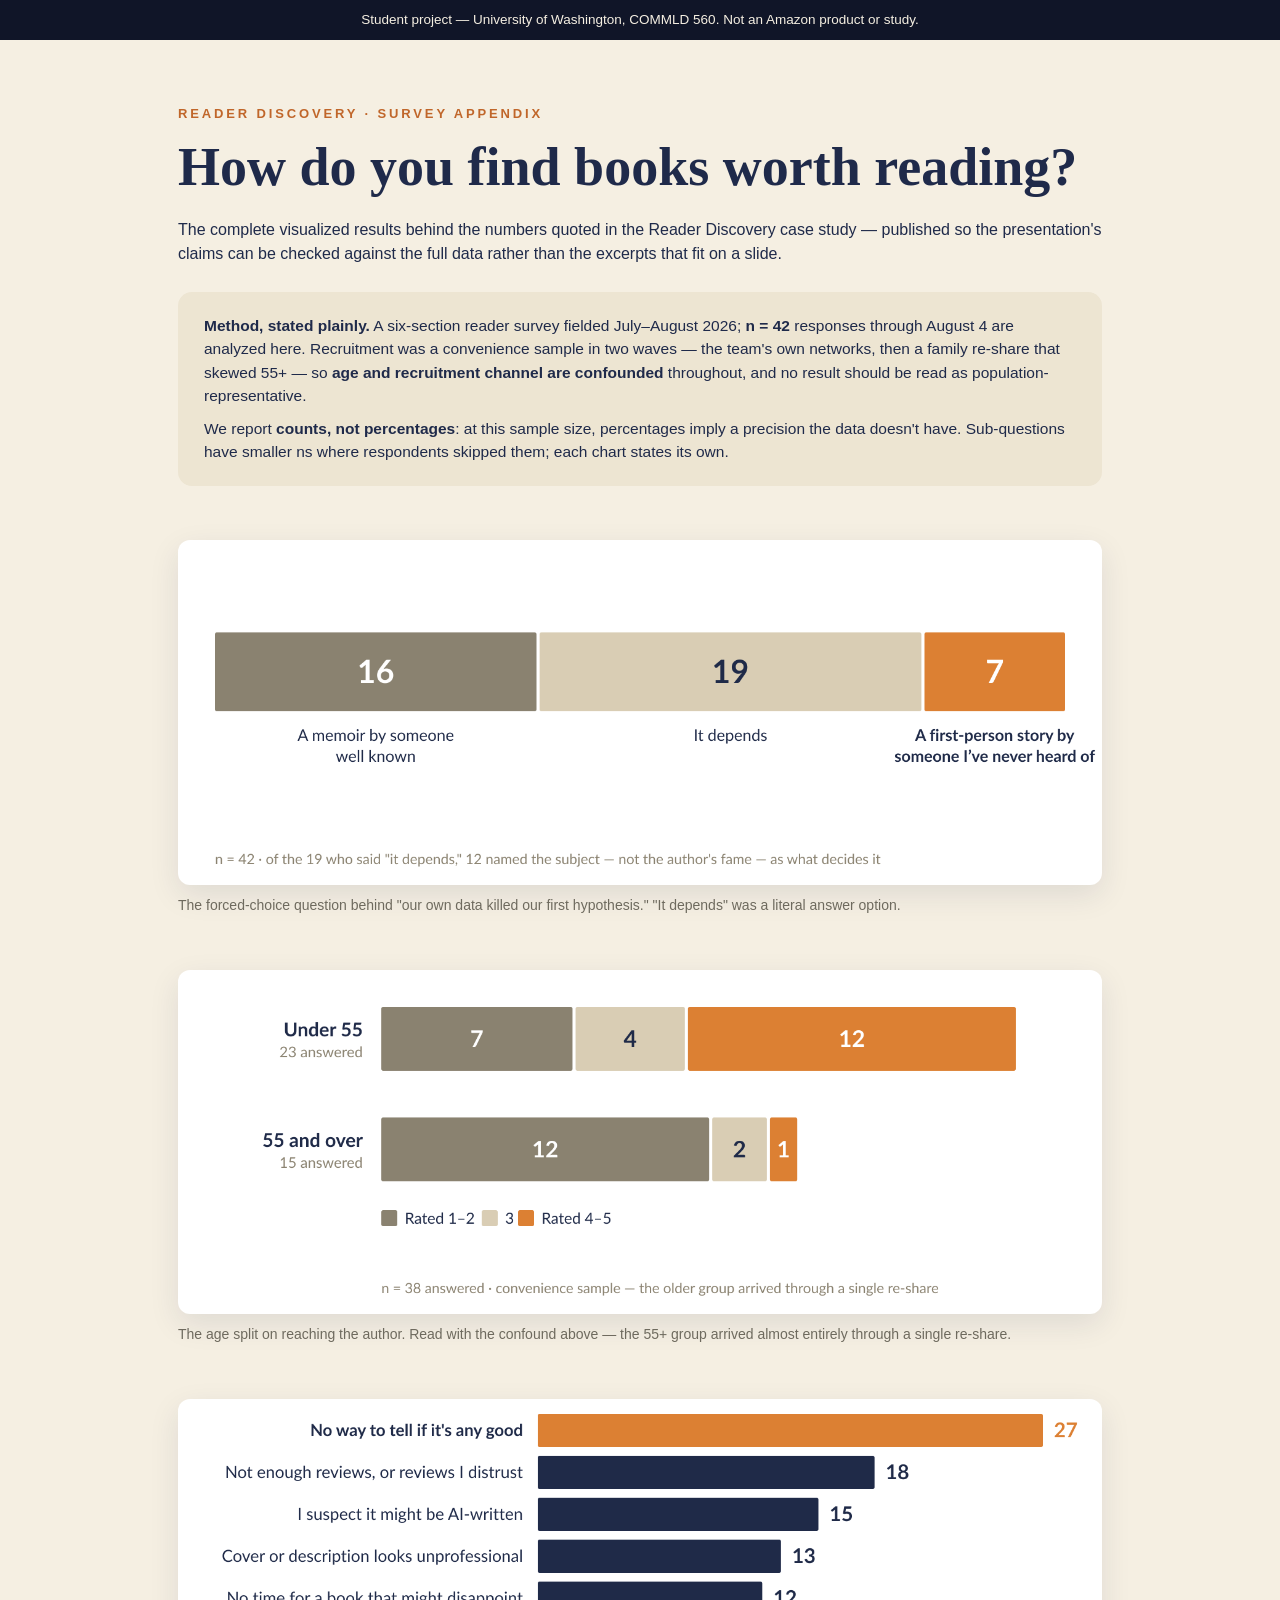
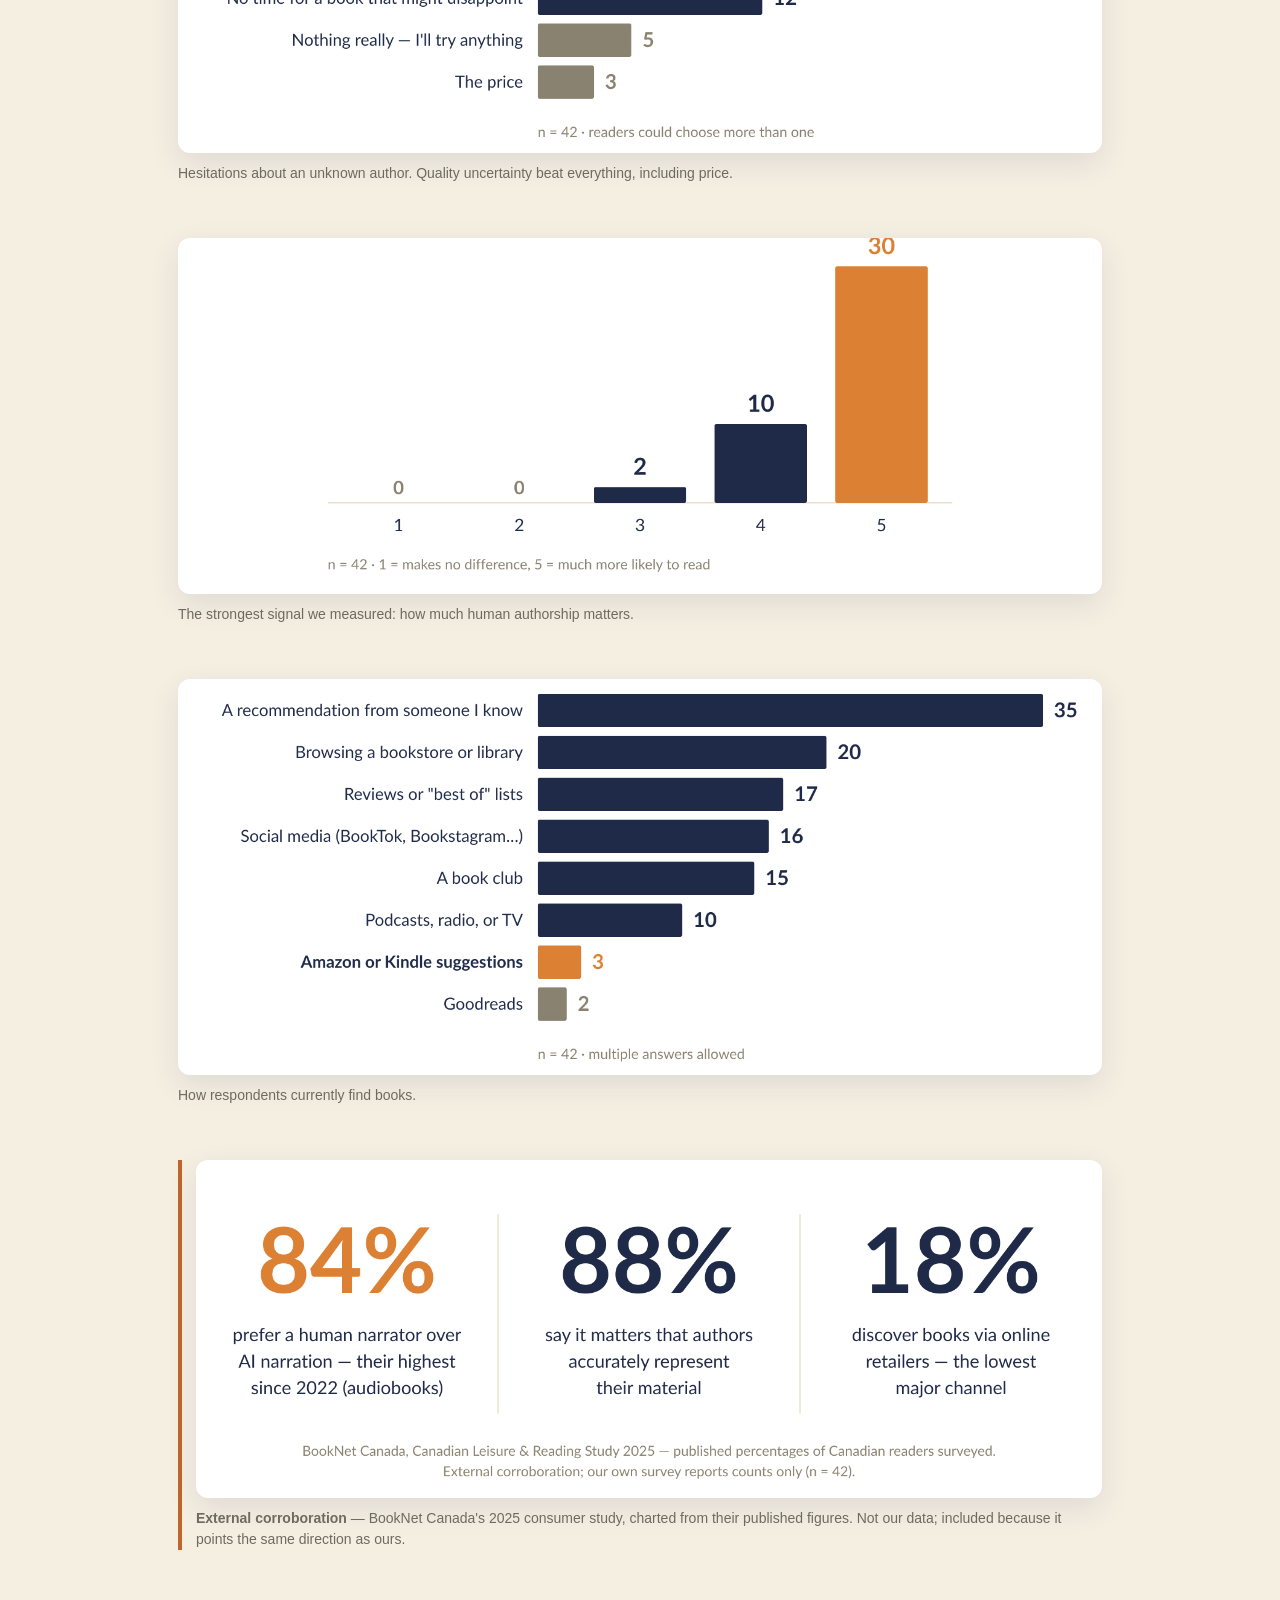
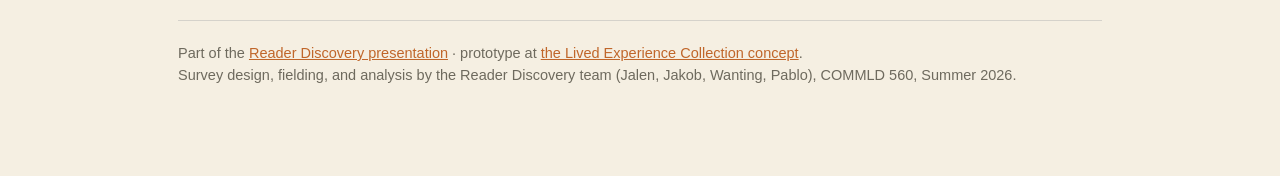
==== data/index.html @ 3e97334e "Content round in /deck/, survey appendix at /data/ Deck: proper title beat; 300k line alone over the" ====
<!doctype html>
<html lang="en" dir="ltr">
<head>
<meta charset="utf-8">
<meta name="viewport" content="width=device-width, initial-scale=1">
<!-- Hosted so the full data can travel with the case study; deliberately not indexable. -->
<meta name="robots" content="noindex, nofollow">
<title>Reader Discovery — survey results</title>
<meta property="og:title" content="Reader Discovery — survey results">
<meta property="og:description" content="Full survey data behind the COMMLD 560 (UW) Reader Discovery case study. Not an Amazon product.">
<style>
  :root { --navy: #101528; --cream: #F5EFE2; --cream-deep: #EDE5D2; --ink: #1F2A4A; --muted: #6E6A5E; --accent: #C0662A; }
  * { margin: 0; padding: 0; box-sizing: border-box; }
  body { background: var(--cream); color: var(--ink); font-family: -apple-system, "Segoe UI", Roboto, Helvetica, Arial, sans-serif; line-height: 1.5; }
  .wrap { max-width: 980px; margin: 0 auto; padding: 64px 28px 90px; }
  .kicker { font-size: 13px; letter-spacing: 0.22em; text-transform: uppercase; color: var(--accent); font-weight: 700; }
  h1 { font-family: "Playfair Display", "Didot", "Bodoni 72", Georgia, serif; font-weight: 800; font-size: clamp(34px, 6vw, 54px); line-height: 1.08; margin: 14px 0 22px; }
  .method { background: var(--cream-deep); border-radius: 14px; padding: 22px 26px; font-size: 15.5px; margin: 26px 0 10px; }
  .method b { font-weight: 700; }
  .method p + p { margin-top: 10px; }
  .chart { margin-top: 54px; }
  .chart img { width: 100%; height: auto; display: block; border-radius: 12px; background: #fff; box-shadow: 0 10px 30px rgba(31,42,74,0.10); }
  .cap { margin-top: 10px; font-size: 14px; color: var(--muted); }
  .ext { border-left: 4px solid var(--accent); padding-left: 14px; }
  footer { margin-top: 70px; padding-top: 22px; border-top: 1px solid rgba(31,42,74,0.15); font-size: 14.5px; color: var(--muted); }
  a { color: var(--accent); }
  .banner { background: var(--navy); color: var(--cream); font-size: 13.5px; padding: 10px 16px; text-align: center; }
</style>
</head>
<body>
<div class="banner">Student project — University of Washington, COMMLD 560. Not an Amazon product or study.</div>
<div class="wrap">
  <div class="kicker">Reader Discovery · survey appendix</div>
  <h1>How do you find books worth reading?</h1>
  <p>The complete visualized results behind the numbers quoted in the Reader Discovery case study — published so the presentation's claims can be checked against the full data rather than the excerpts that fit on a slide.</p>

  <div class="method">
    <p><b>Method, stated plainly.</b> A six-section reader survey fielded July–August 2026; <b>n&nbsp;=&nbsp;42</b> responses through August&nbsp;4 are analyzed here. Recruitment was a convenience sample in two waves — the team's own networks, then a family re-share that skewed 55+ — so <b>age and recruitment channel are confounded</b> throughout, and no result should be read as population-representative.</p>
    <p>We report <b>counts, not percentages</b>: at this sample size, percentages imply a precision the data doesn't have. Sub-questions have smaller ns where respondents skipped them; each chart states its own.</p>
  </div>

  <div class="chart"><img src="kdp-chart-forced-choice.png" alt="Chart: forced choice between a celebrity memoir and an unknown first-person story"><div class="cap">The forced-choice question behind "our own data killed our first hypothesis." "It depends" was a literal answer option.</div></div>
  <div class="chart"><img src="kdp-chart-contact-by-age.png" alt="Chart: interest in reaching the author, split by age group"><div class="cap">The age split on reaching the author. Read with the confound above — the 55+ group arrived almost entirely through a single re-share.</div></div>
  <div class="chart"><img src="kdp-chart-hesitation.png" alt="Chart: hesitations about buying from an unknown author"><div class="cap">Hesitations about an unknown author. Quality uncertainty beat everything, including price.</div></div>
  <div class="chart"><img src="kdp-chart-human-not-ai.png" alt="Chart: how much human authorship matters to readers"><div class="cap">The strongest signal we measured: how much human authorship matters.</div></div>
  <div class="chart"><img src="kdp-chart-discovery.png" alt="Chart: how readers currently discover books"><div class="cap">How respondents currently find books.</div></div>
  <div class="chart ext"><img src="kdp-chart-booknet.png" alt="Chart: BookNet Canada 2025 findings on human authorship"><div class="cap"><b>External corroboration</b> — BookNet Canada's 2025 consumer study, charted from their published figures. Not our data; included because it points the same direction as ours.</div></div>

  <footer>
    Part of the <a href="../deck/?present">Reader Discovery presentation</a> · prototype at <a href="../">the Lived Experience Collection concept</a>.<br>
    Survey design, fielding, and analysis by the Reader Discovery team (Jalen, Jakob, Wanting, Pablo), COMMLD 560, Summer 2026.
  </footer>
</div>
</body>
</html>
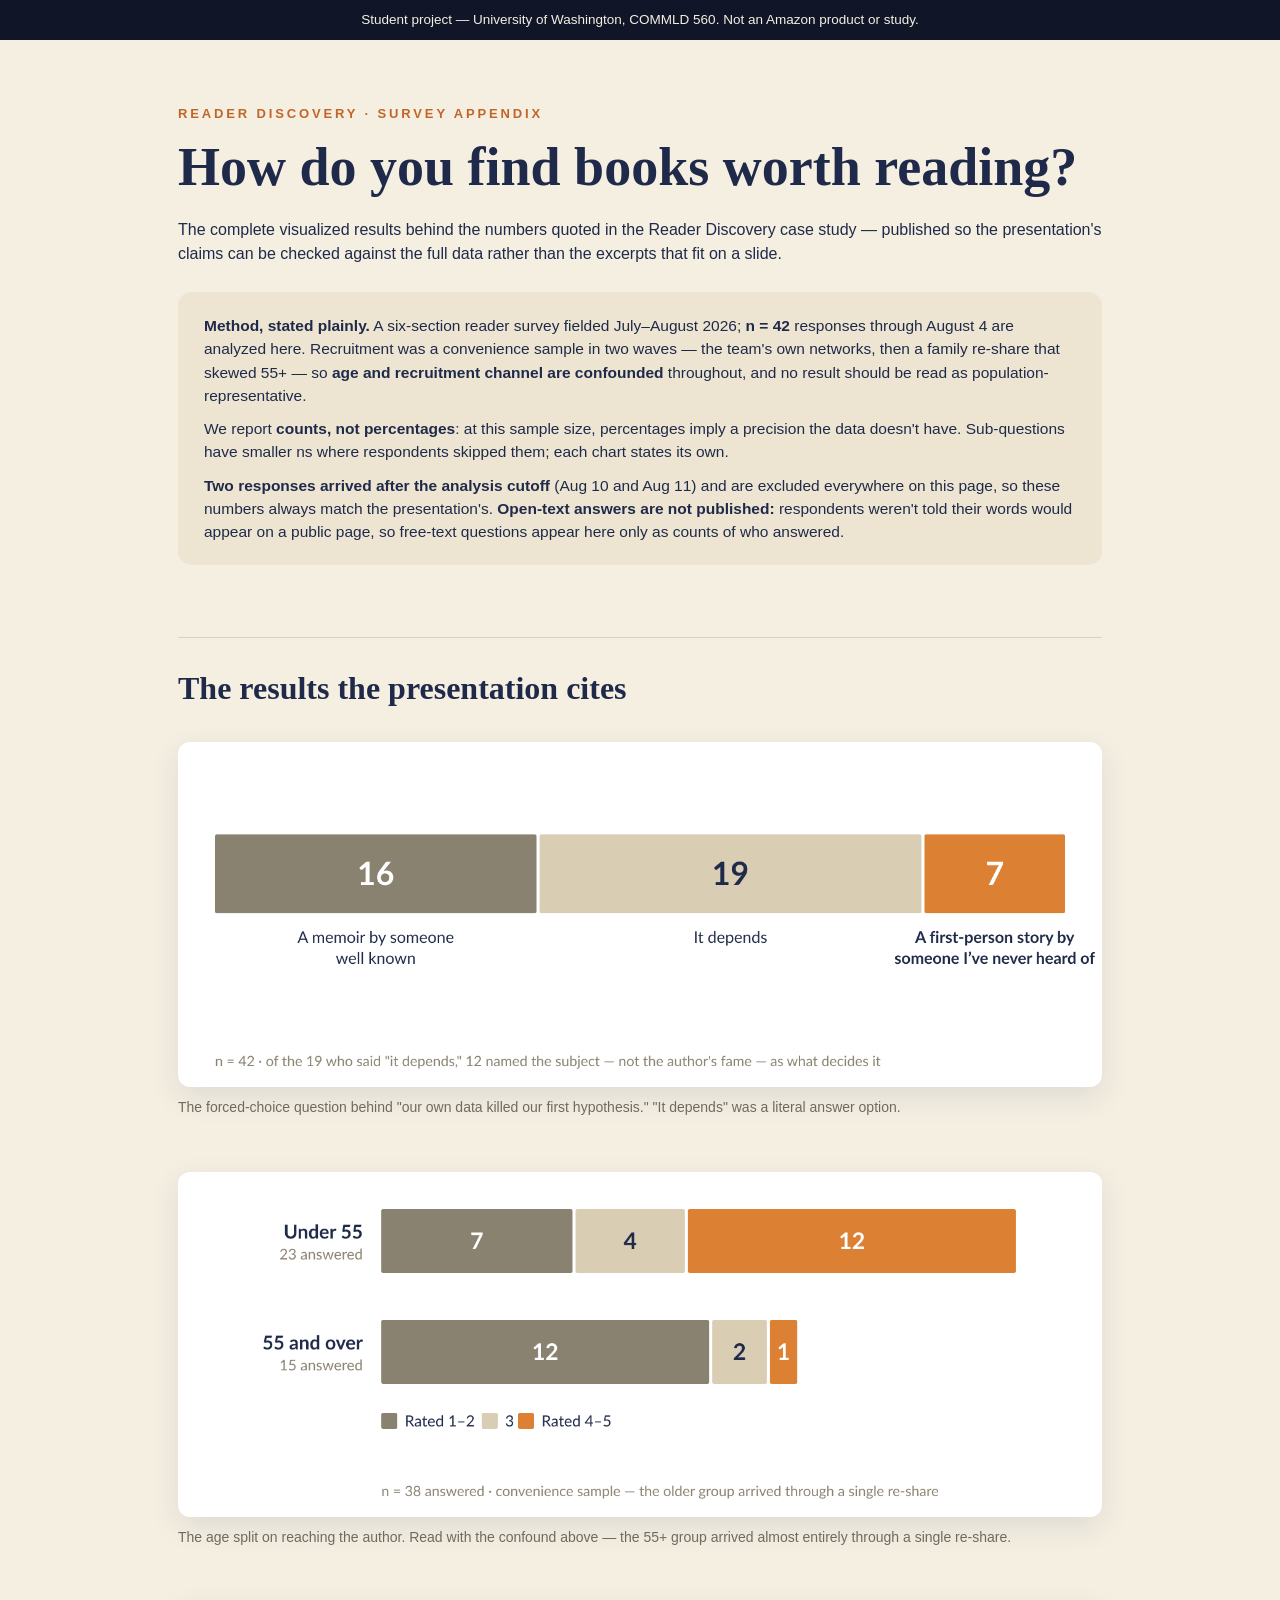
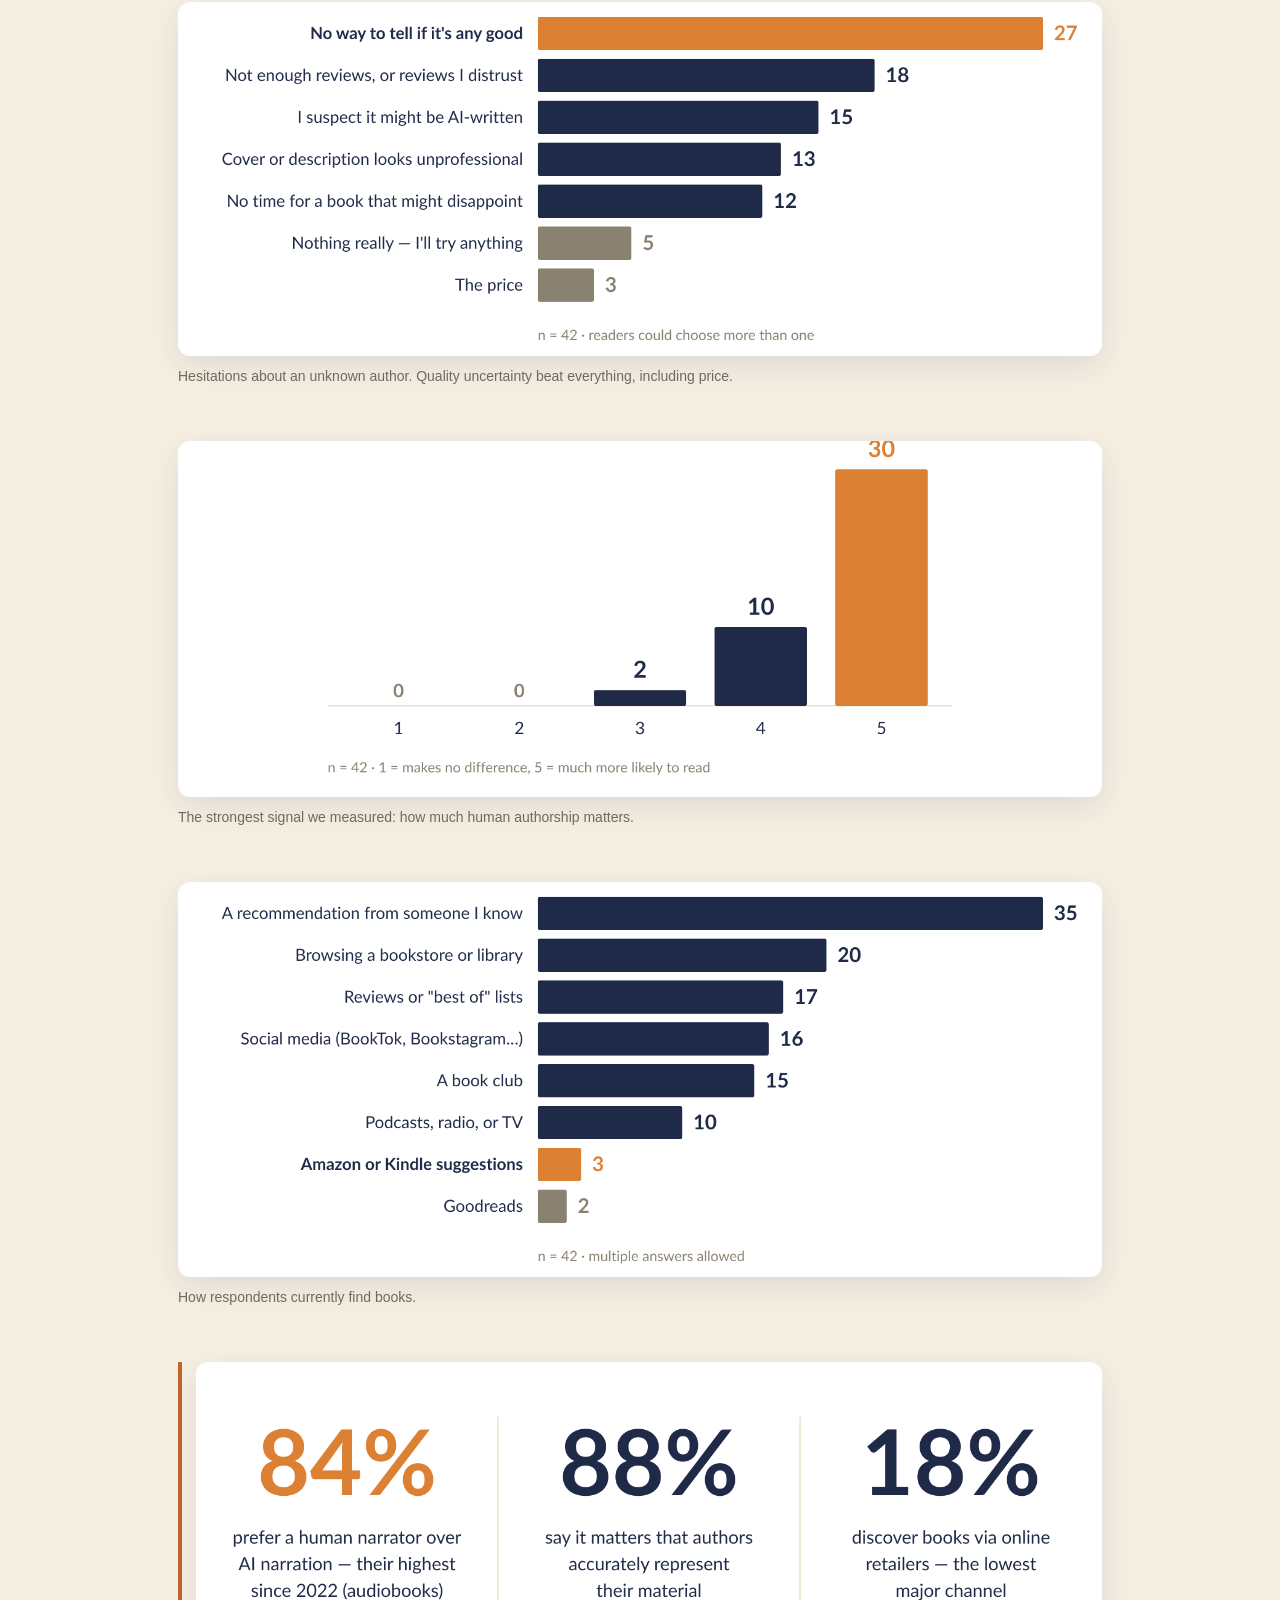
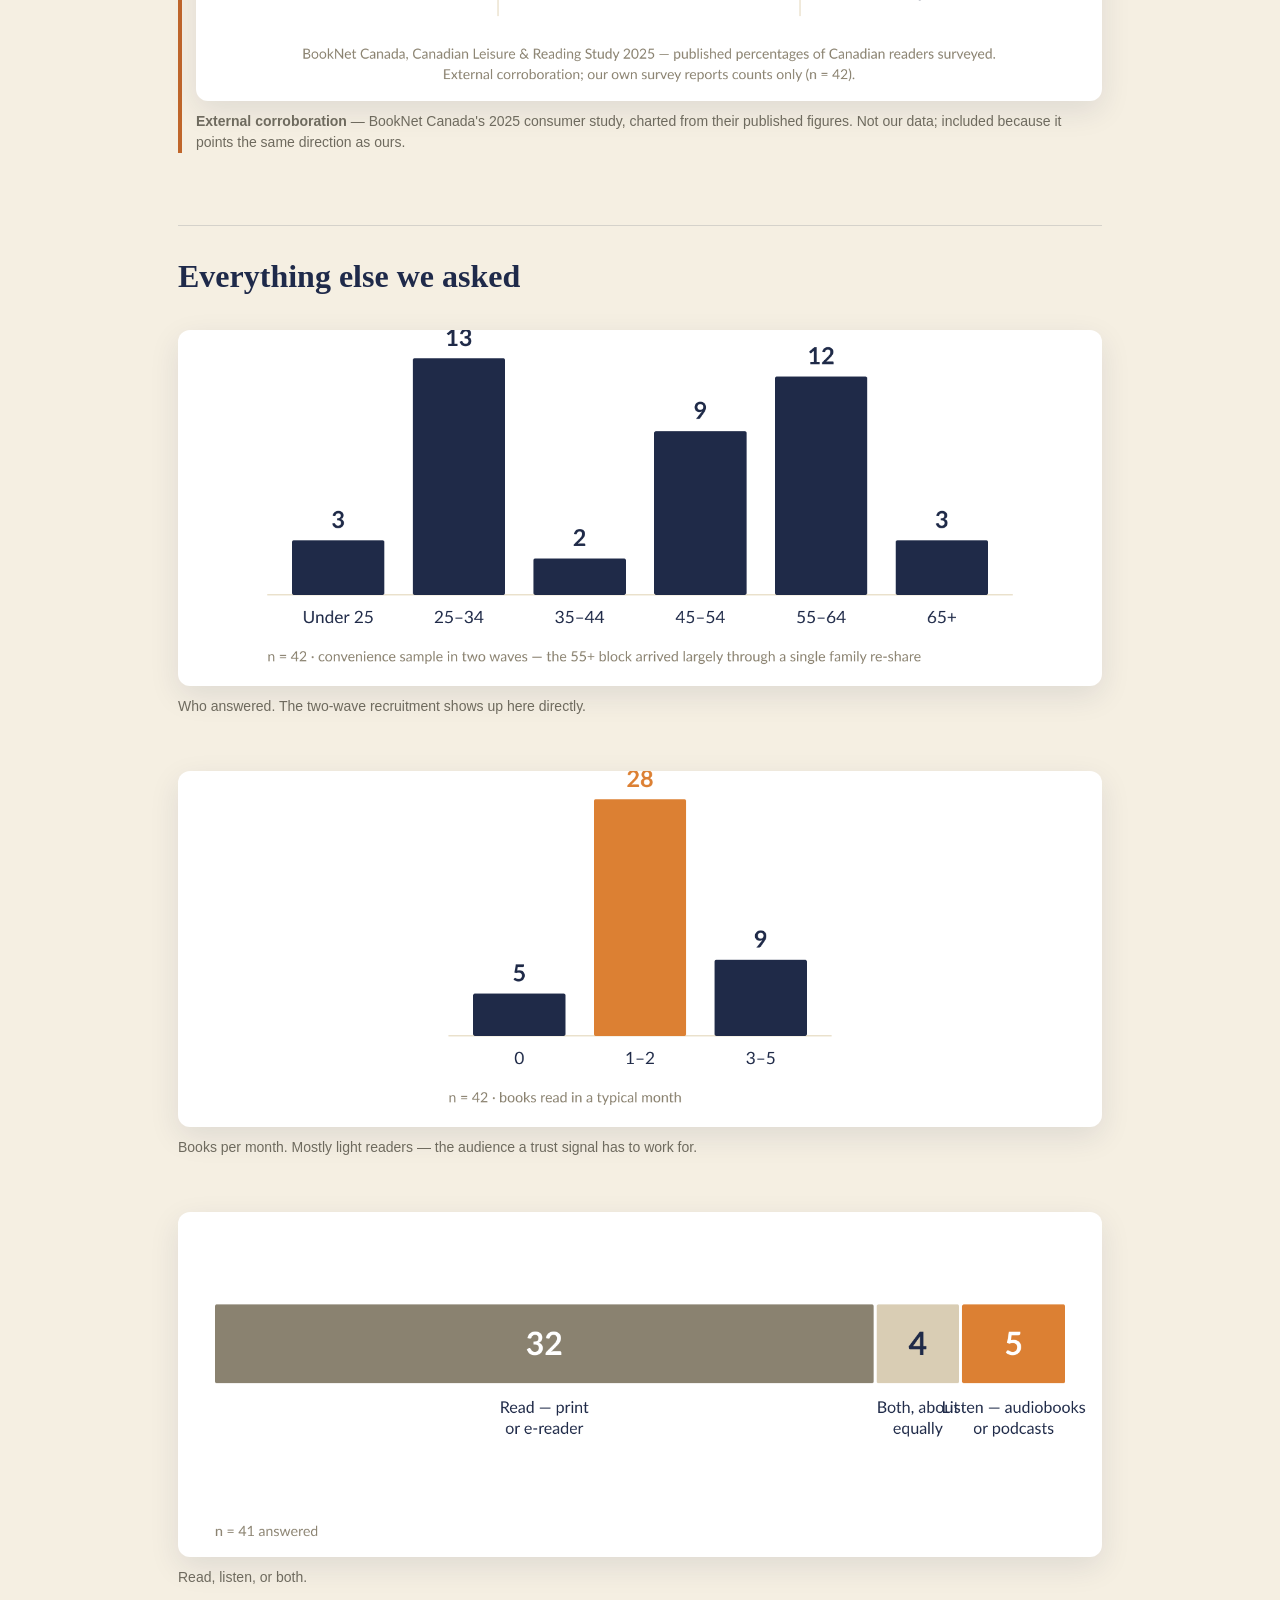
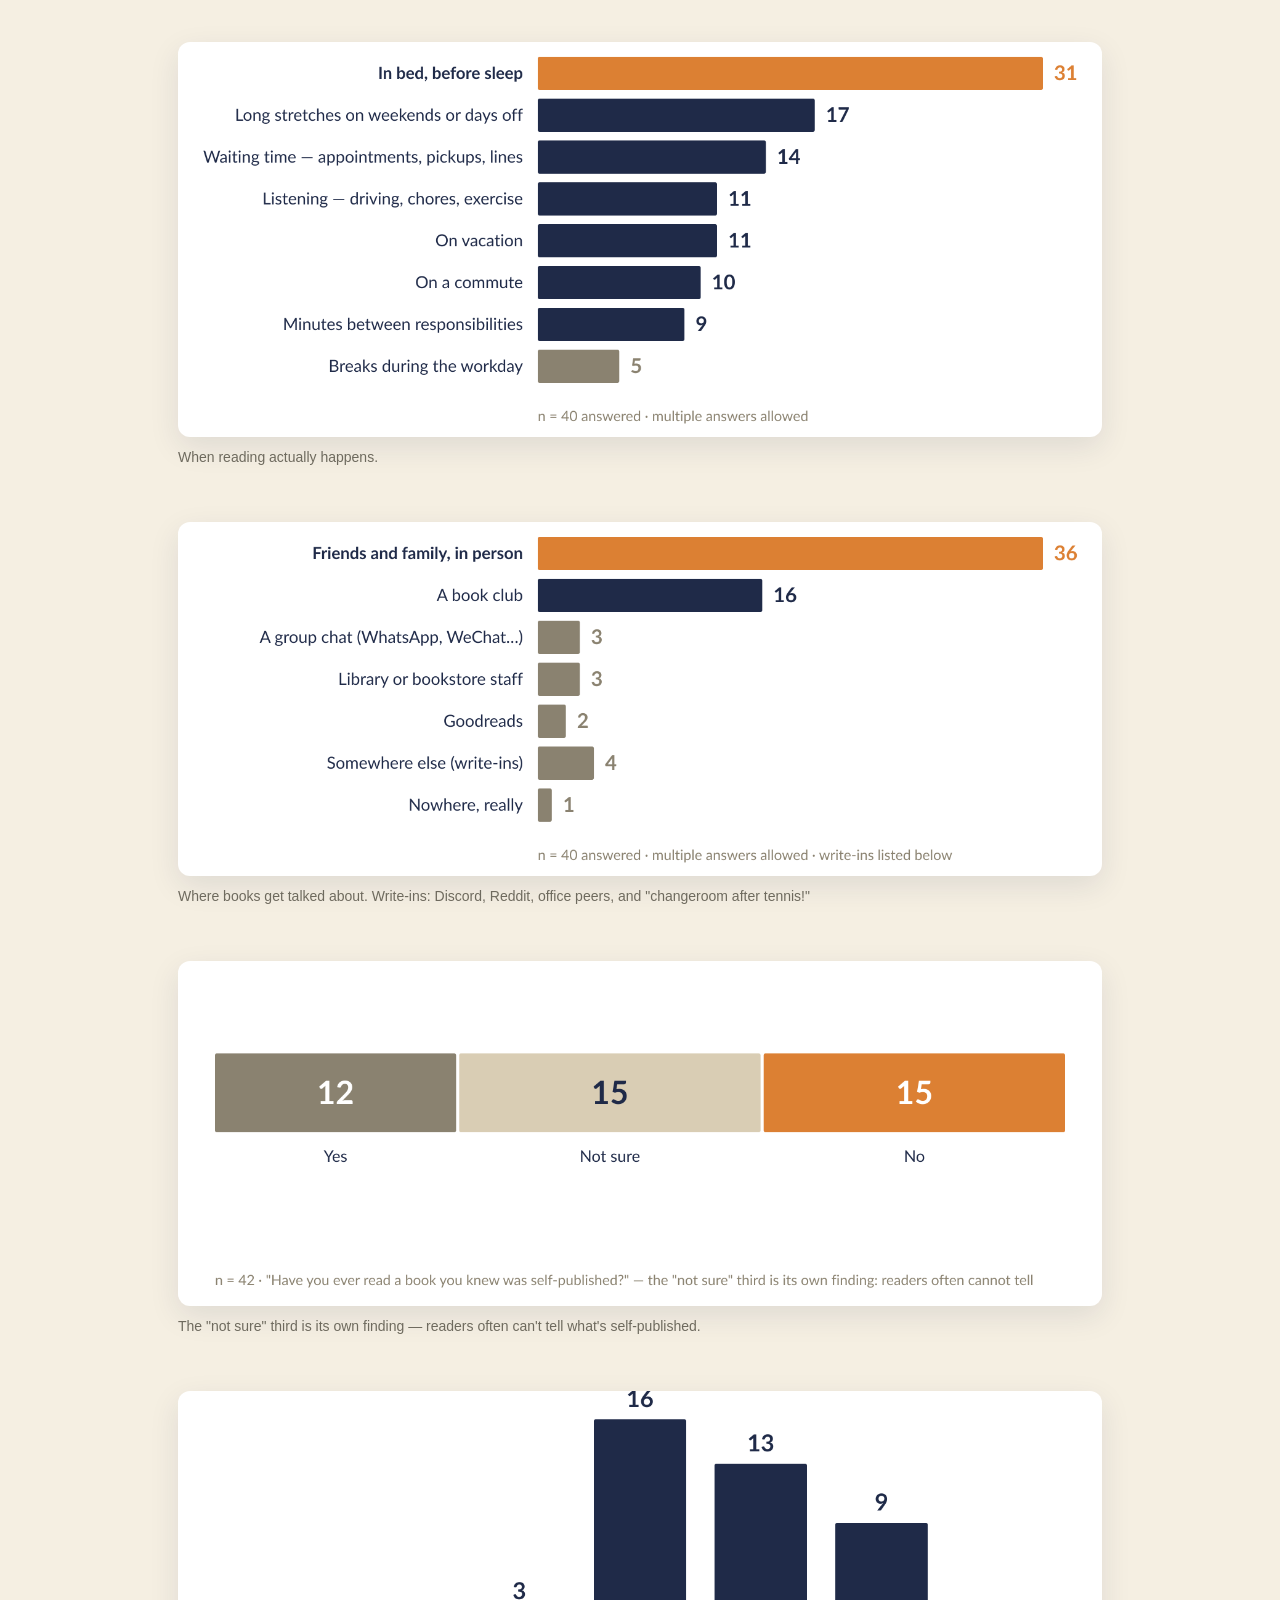
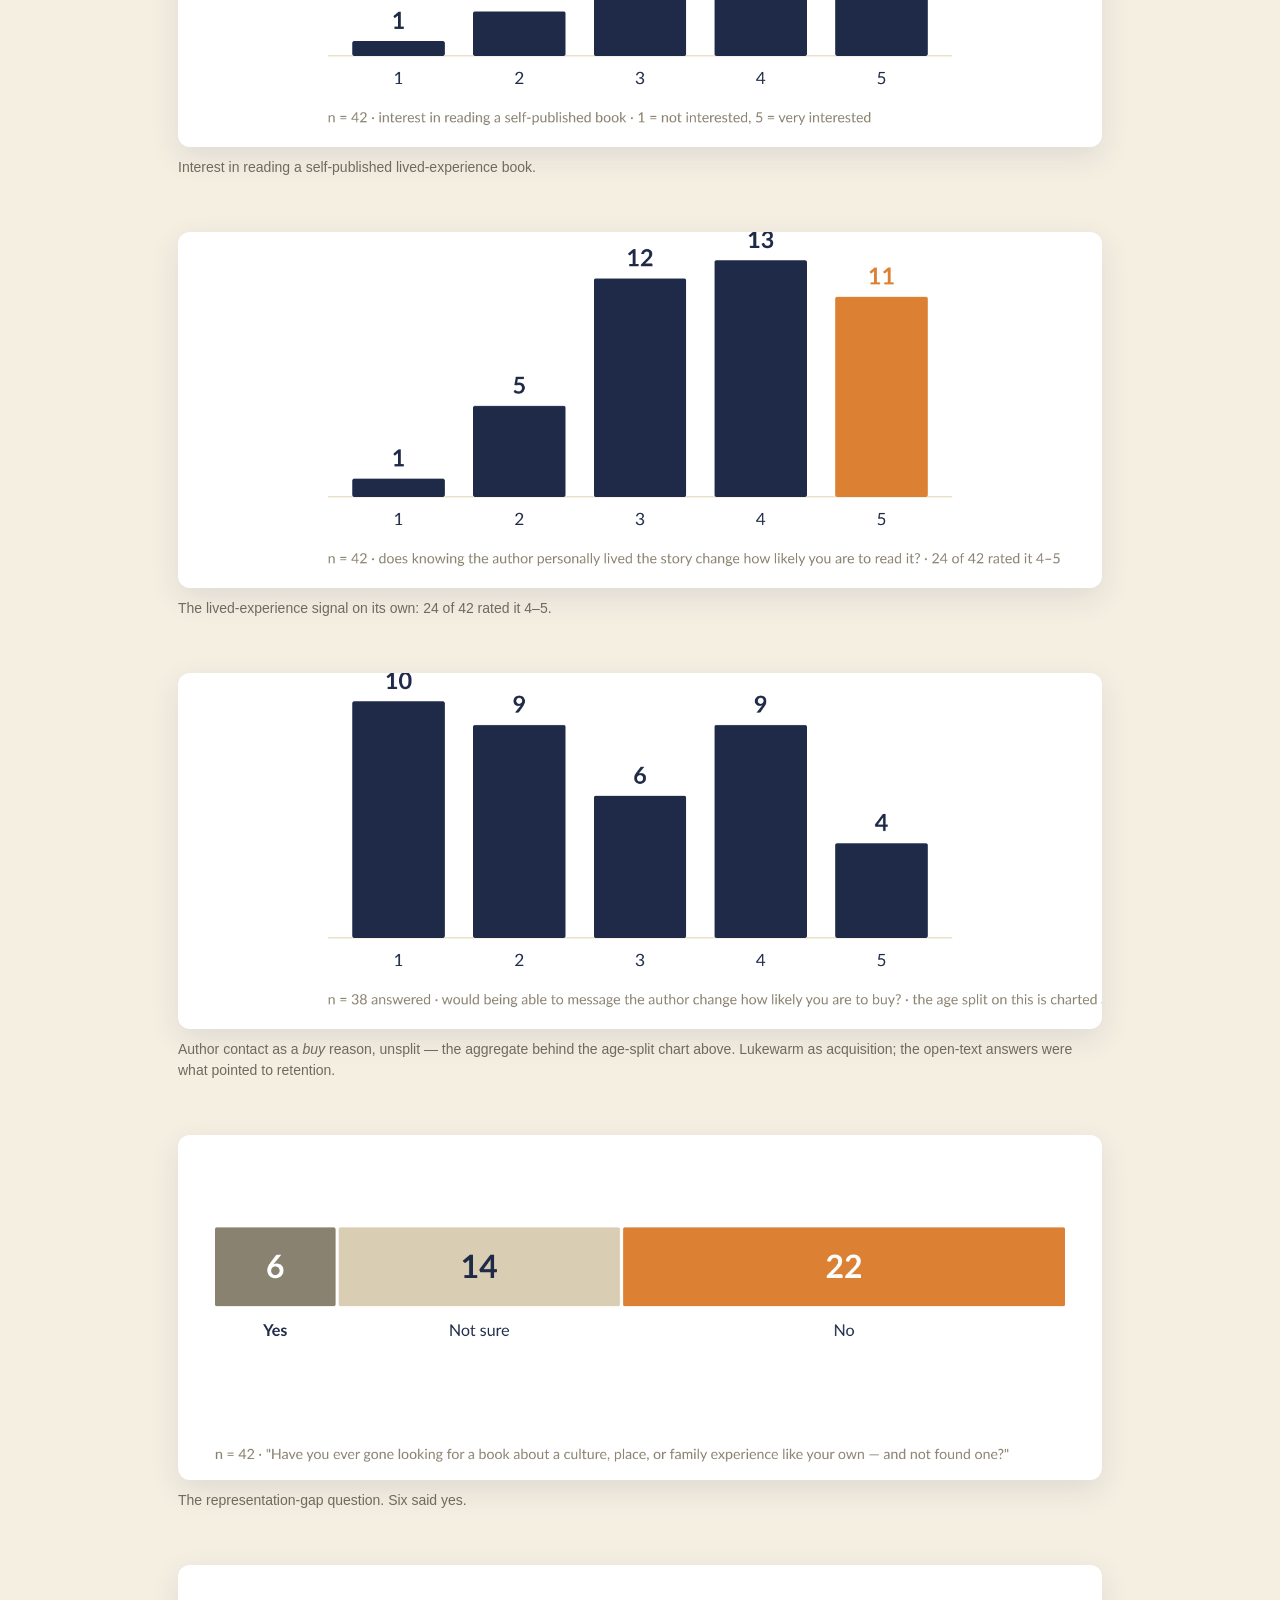
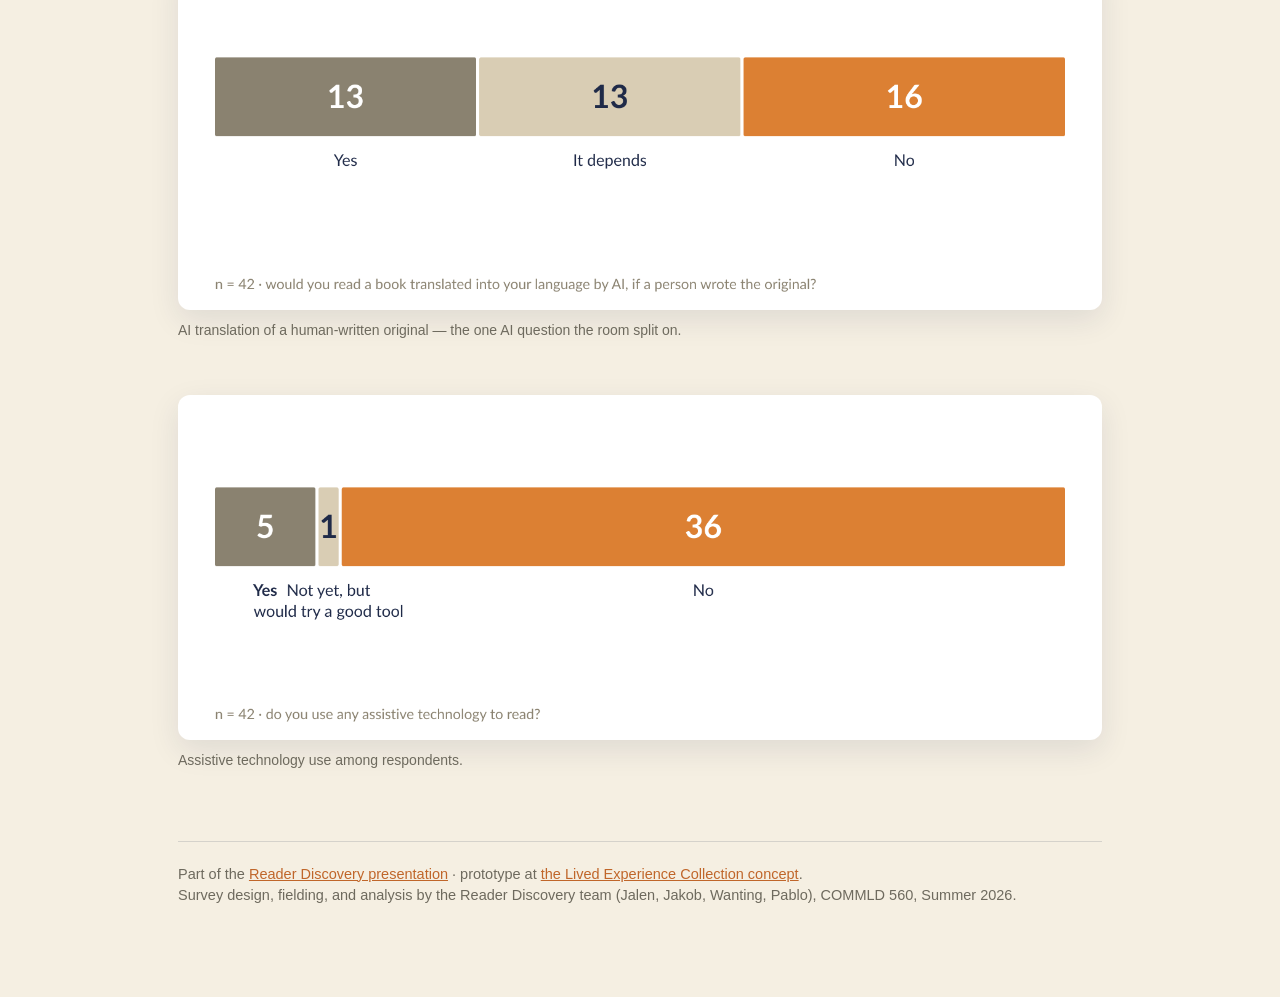
==== commit 769d66d6: "Publish the full survey appendix — every closed question, charted /data/ showed only the six charts " ====
--- a/data/index.html
+++ b/data/index.html
@@ -19,6 +19,7 @@
   .method b { font-weight: 700; }
   .method p + p { margin-top: 10px; }
   .chart { margin-top: 54px; }
+  h2 { font-family: "Playfair Display", "Didot", "Bodoni 72", Georgia, serif; font-weight: 800; font-size: clamp(24px, 4vw, 32px); margin: 72px 0 -24px; padding-top: 26px; border-top: 1px solid rgba(31,42,74,0.15); }
   .chart img { width: 100%; height: auto; display: block; border-radius: 12px; background: #fff; box-shadow: 0 10px 30px rgba(31,42,74,0.10); }
   .cap { margin-top: 10px; font-size: 14px; color: var(--muted); }
   .ext { border-left: 4px solid var(--accent); padding-left: 14px; }
@@ -37,7 +38,11 @@
   <div class="method">
     <p><b>Method, stated plainly.</b> A six-section reader survey fielded July–August 2026; <b>n&nbsp;=&nbsp;42</b> responses through August&nbsp;4 are analyzed here. Recruitment was a convenience sample in two waves — the team's own networks, then a family re-share that skewed 55+ — so <b>age and recruitment channel are confounded</b> throughout, and no result should be read as population-representative.</p>
     <p>We report <b>counts, not percentages</b>: at this sample size, percentages imply a precision the data doesn't have. Sub-questions have smaller ns where respondents skipped them; each chart states its own.</p>
+    <p><b>Two responses arrived after the analysis cutoff</b> (Aug 10 and Aug 11) and are excluded everywhere on this page, so these numbers always match the presentation's. <b>Open-text answers are not published:</b> respondents weren't told their words would appear on a public page, so free-text questions appear here only as counts of who answered.</p>
   </div>
+
+
+  <h2>The results the presentation cites</h2>
 
   <div class="chart"><img src="kdp-chart-forced-choice.png" alt="Chart: forced choice between a celebrity memoir and an unknown first-person story"><div class="cap">The forced-choice question behind "our own data killed our first hypothesis." "It depends" was a literal answer option.</div></div>
   <div class="chart"><img src="kdp-chart-contact-by-age.png" alt="Chart: interest in reaching the author, split by age group"><div class="cap">The age split on reaching the author. Read with the confound above — the 55+ group arrived almost entirely through a single re-share.</div></div>
@@ -46,6 +51,21 @@
   <div class="chart"><img src="kdp-chart-discovery.png" alt="Chart: how readers currently discover books"><div class="cap">How respondents currently find books.</div></div>
   <div class="chart ext"><img src="kdp-chart-booknet.png" alt="Chart: BookNet Canada 2025 findings on human authorship"><div class="cap"><b>External corroboration</b> — BookNet Canada's 2025 consumer study, charted from their published figures. Not our data; included because it points the same direction as ours.</div></div>
 
+  <h2>Everything else we asked</h2>
+
+  <div class="chart"><img src="kdp-chart-age.png" alt="Chart: age ranges of the 42 respondents"><div class="cap">Who answered. The two-wave recruitment shows up here directly.</div></div>
+  <div class="chart"><img src="kdp-chart-books-month.png" alt="Chart: books read in a typical month"><div class="cap">Books per month. Mostly light readers — the audience a trust signal has to work for.</div></div>
+  <div class="chart"><img src="kdp-chart-read-listen.png" alt="Chart: whether respondents read, listen, or both"><div class="cap">Read, listen, or both.</div></div>
+  <div class="chart"><img src="kdp-chart-when-read.png" alt="Chart: when respondents end up reading"><div class="cap">When reading actually happens.</div></div>
+  <div class="chart"><img src="kdp-chart-where-talk.png" alt="Chart: where respondents talk about books with other people"><div class="cap">Where books get talked about. Write-ins: Discord, Reddit, office peers, and "changeroom after tennis!"</div></div>
+  <div class="chart"><img src="kdp-chart-selfpub-read.png" alt="Chart: whether respondents have knowingly read a self-published book"><div class="cap">The "not sure" third is its own finding — readers often can't tell what's self-published.</div></div>
+  <div class="chart"><img src="kdp-chart-selfpub-interest.png" alt="Chart: interest in reading a self-published book, 1 to 5"><div class="cap">Interest in reading a self-published lived-experience book.</div></div>
+  <div class="chart"><img src="kdp-chart-lived-it.png" alt="Chart: does knowing the author personally lived the story change likelihood of reading, 1 to 5"><div class="cap">The lived-experience signal on its own: 24 of 42 rated it 4–5.</div></div>
+  <div class="chart"><img src="kdp-chart-contact-overall.png" alt="Chart: would being able to message the author change likelihood of buying, 1 to 5"><div class="cap">Author contact as a <i>buy</i> reason, unsplit — the aggregate behind the age-split chart above. Lukewarm as acquisition; the open-text answers were what pointed to retention.</div></div>
+  <div class="chart"><img src="kdp-chart-culture-gap.png" alt="Chart: have you looked for a book about an experience like your own and not found one"><div class="cap">The representation-gap question. Six said yes.</div></div>
+  <div class="chart"><img src="kdp-chart-ai-translation.png" alt="Chart: would you read a book translated by AI if a person wrote the original"><div class="cap">AI translation of a human-written original — the one AI question the room split on.</div></div>
+  <div class="chart"><img src="kdp-chart-assistive-tech.png" alt="Chart: do you use assistive technology to read"><div class="cap">Assistive technology use among respondents.</div></div>
+
   <footer>
     Part of the <a href="../deck/?present">Reader Discovery presentation</a> · prototype at <a href="../">the Lived Experience Collection concept</a>.<br>
     Survey design, fielding, and analysis by the Reader Discovery team (Jalen, Jakob, Wanting, Pablo), COMMLD 560, Summer 2026.
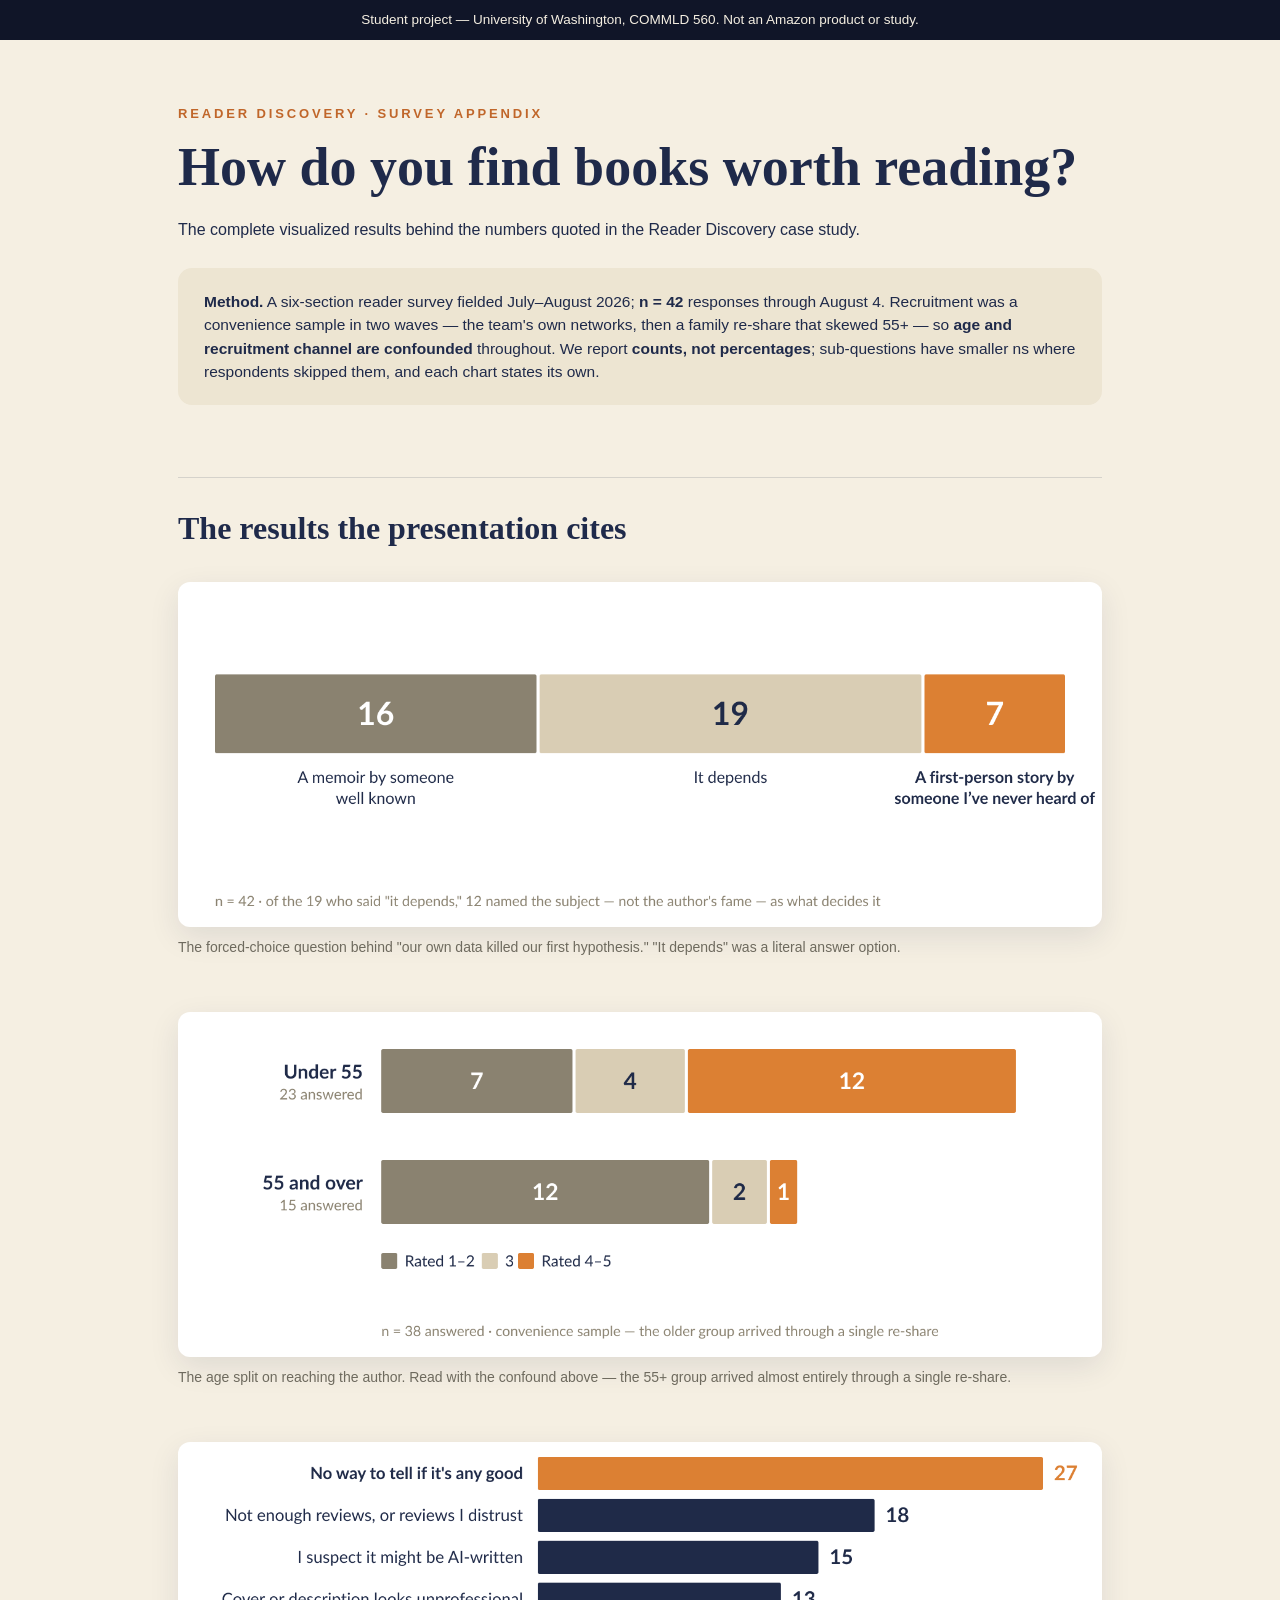
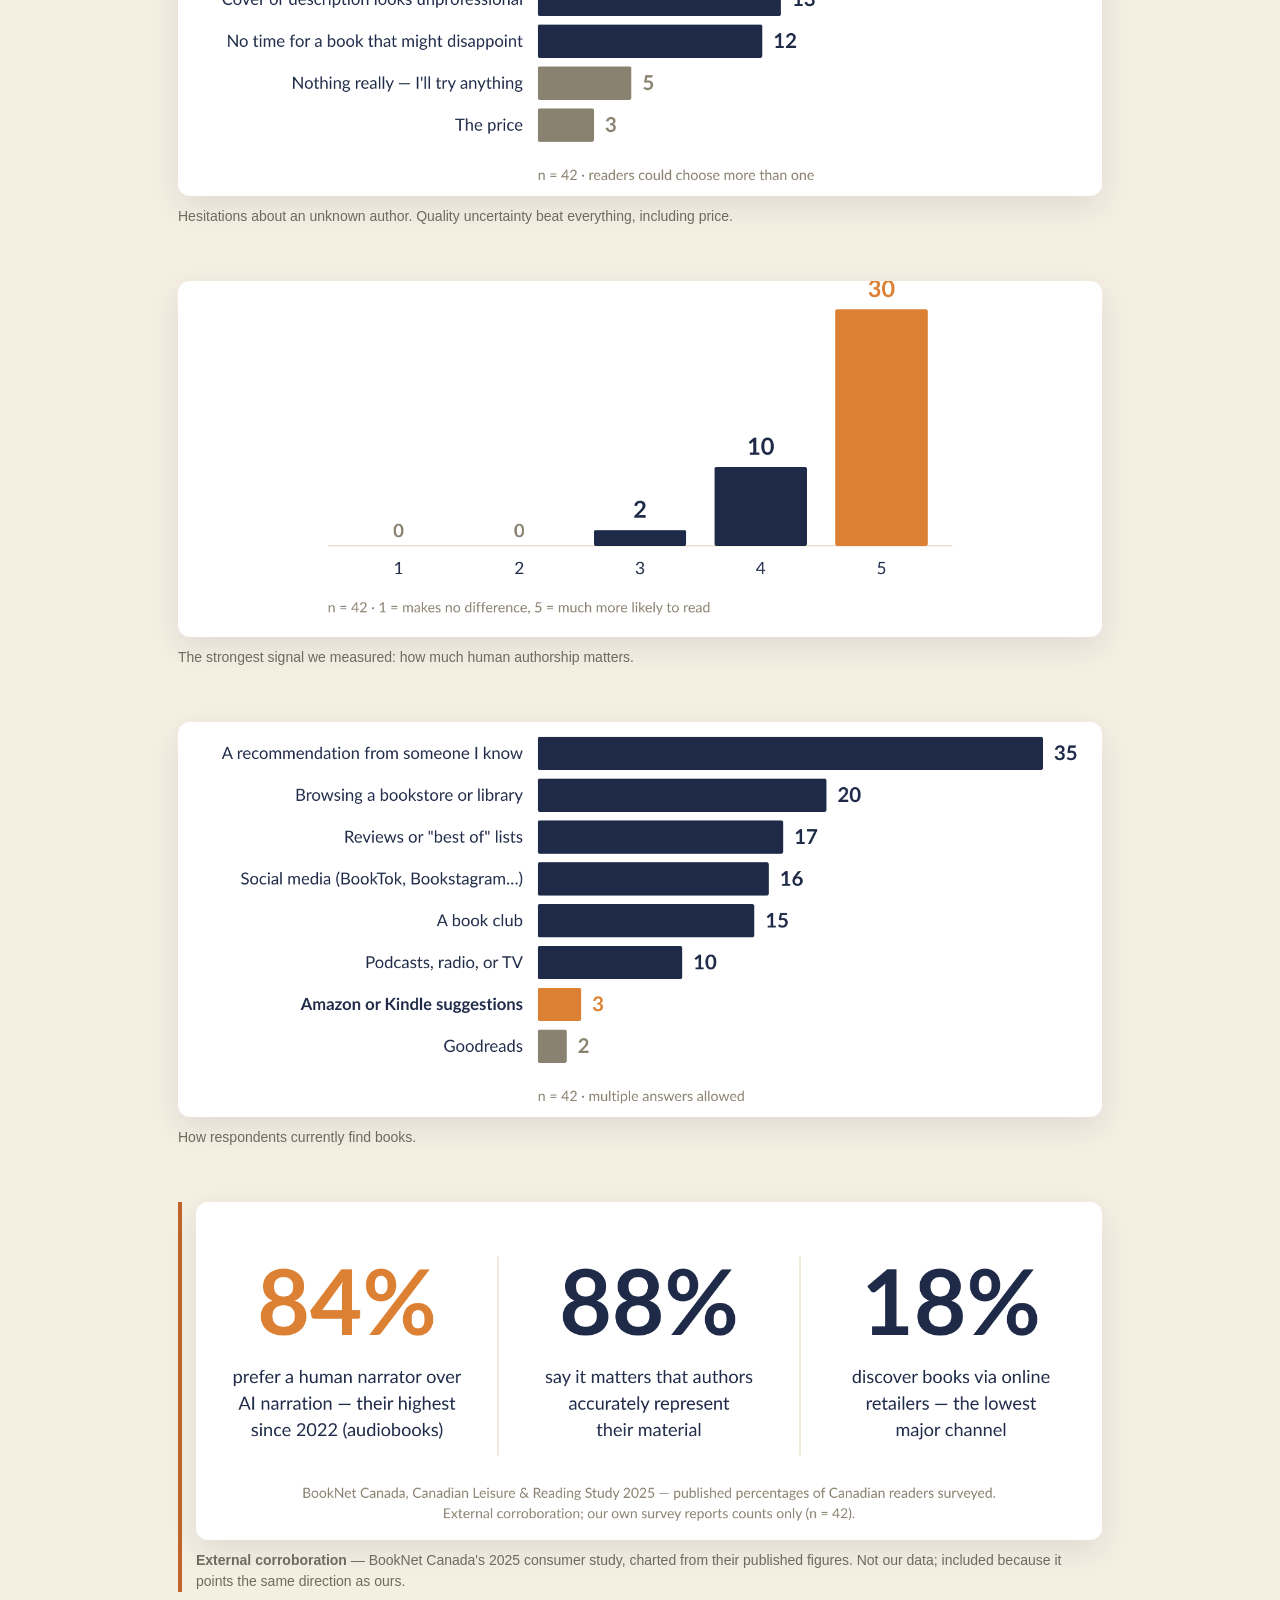
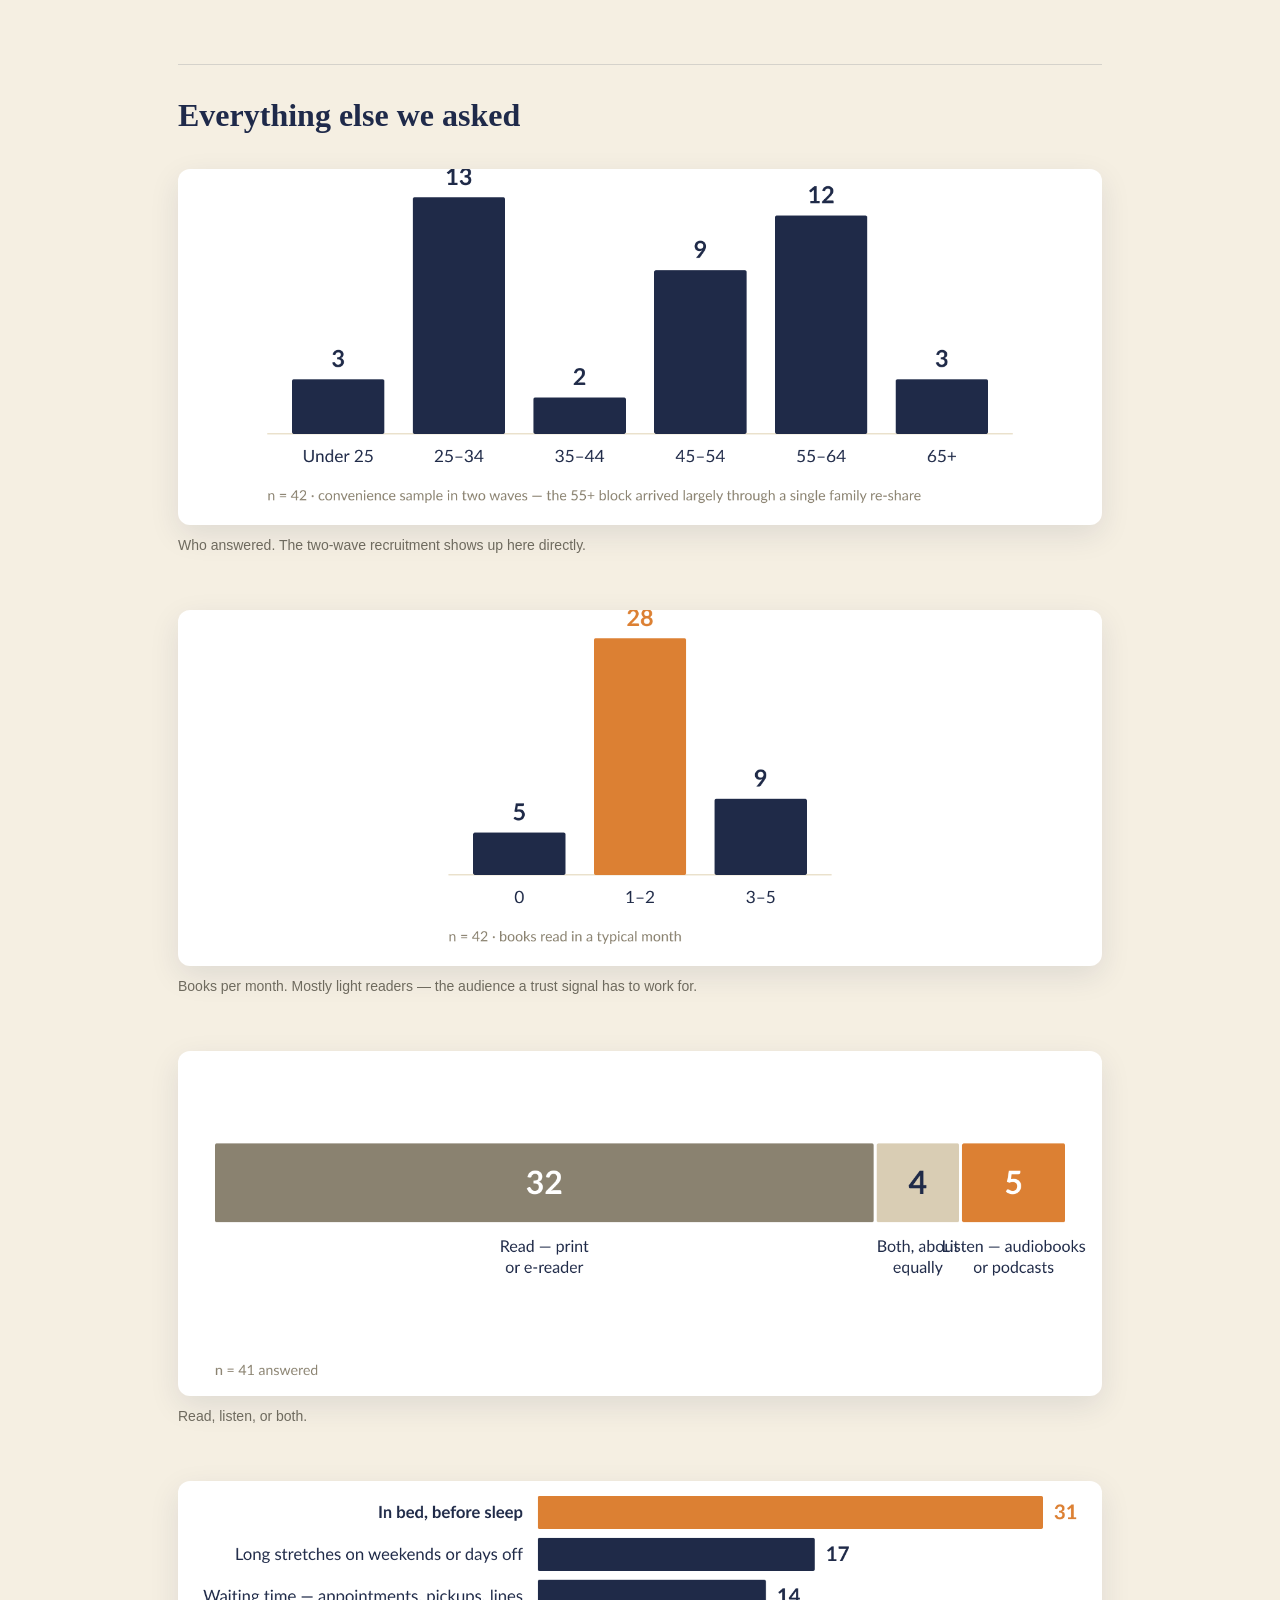
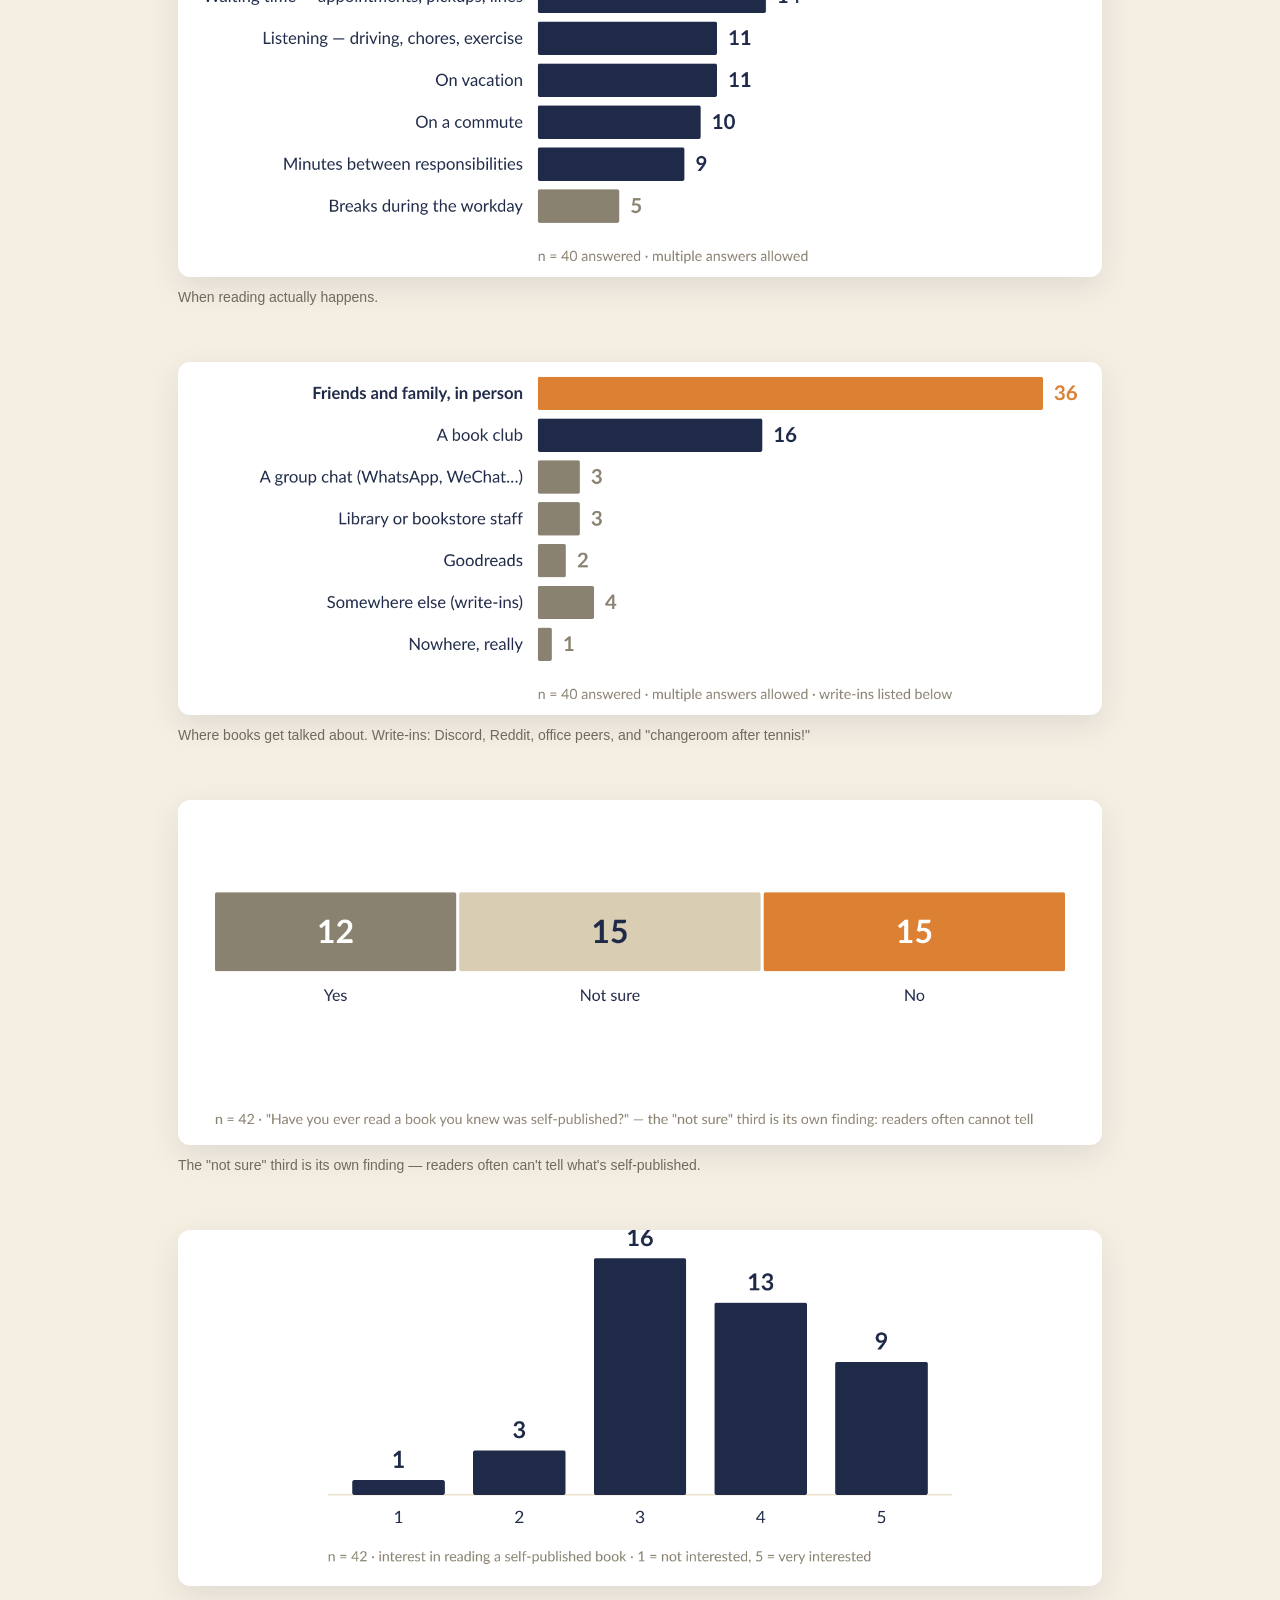
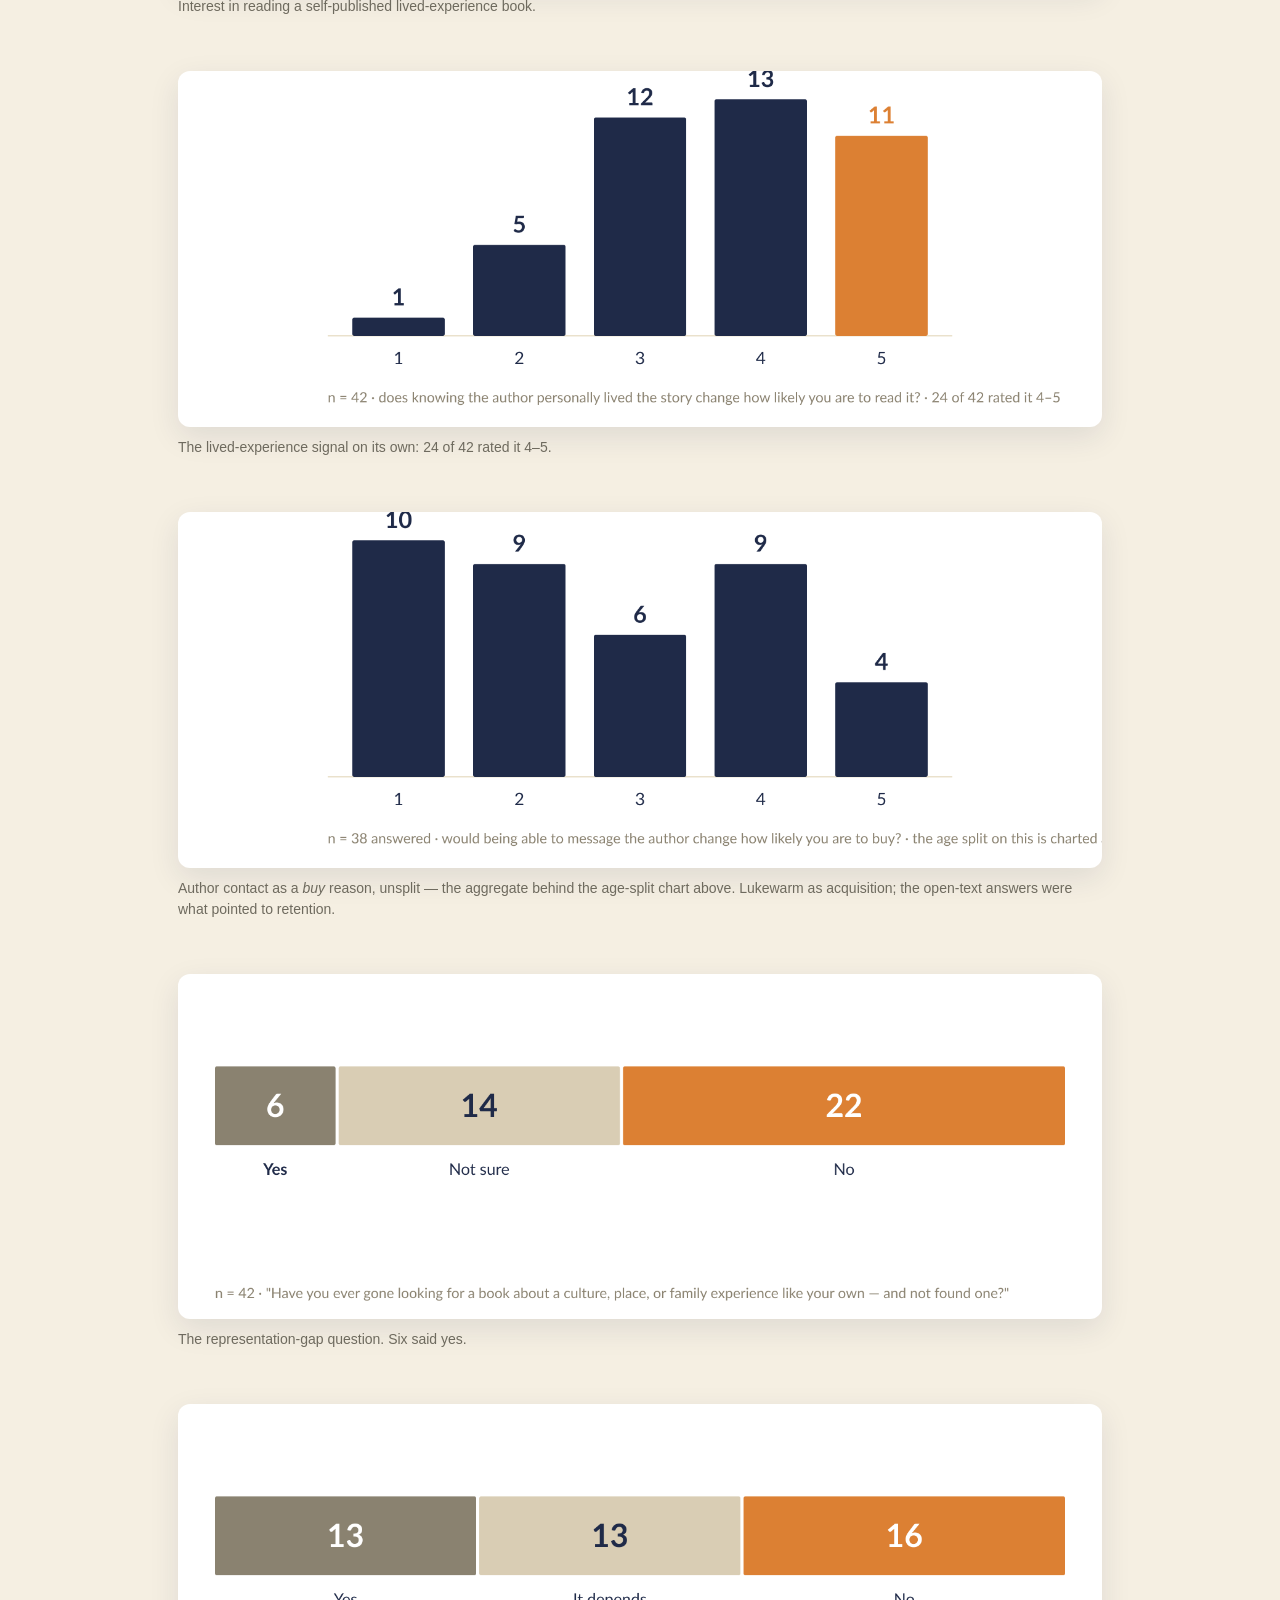
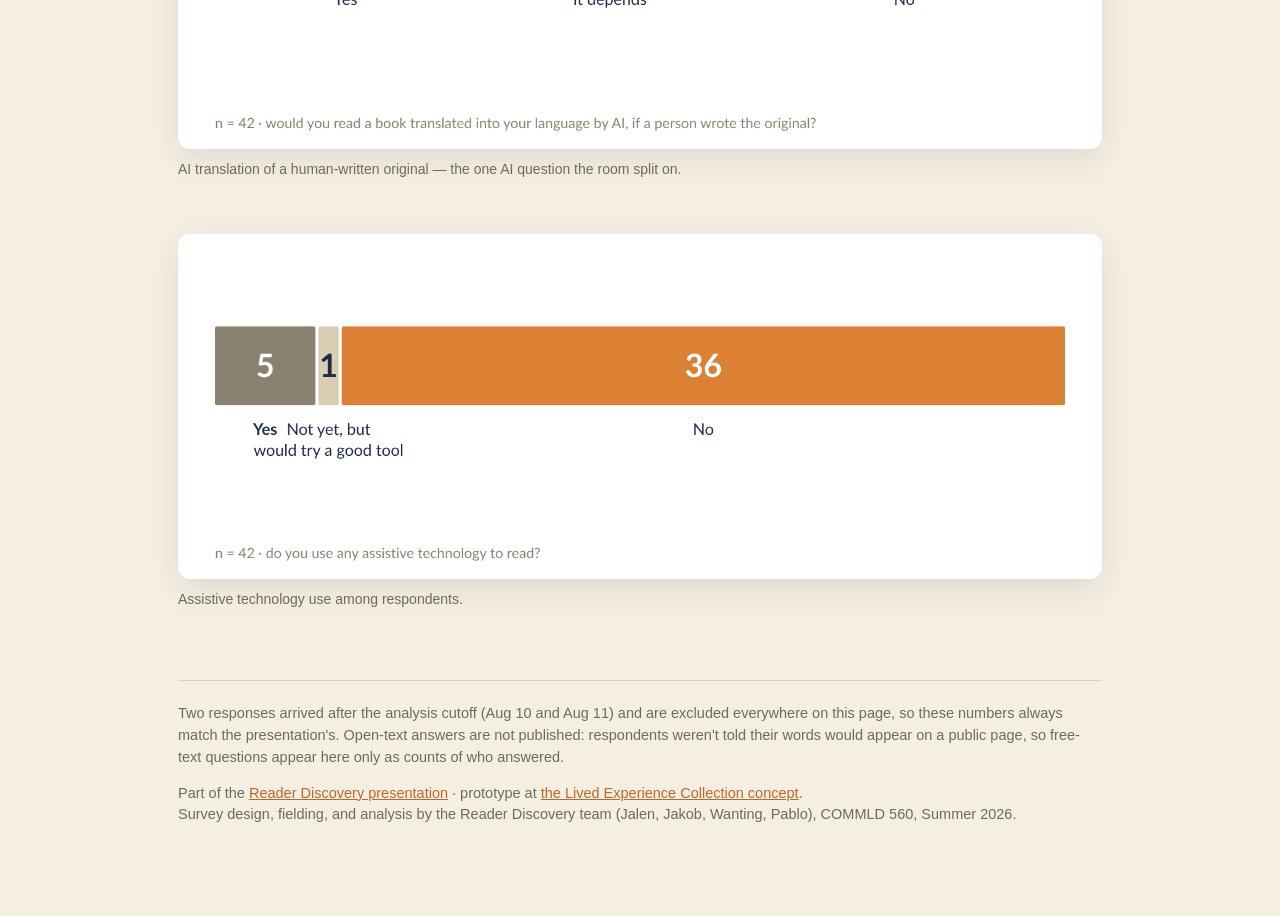
==== commit b929fda7: "Cut the survey page's top block; move housekeeping notes to the footer Drop 'stated plainly' from th" ====
--- a/data/index.html
+++ b/data/index.html
@@ -33,12 +33,10 @@
 <div class="wrap">
   <div class="kicker">Reader Discovery · survey appendix</div>
   <h1>How do you find books worth reading?</h1>
-  <p>The complete visualized results behind the numbers quoted in the Reader Discovery case study — published so the presentation's claims can be checked against the full data rather than the excerpts that fit on a slide.</p>
+  <p>The complete visualized results behind the numbers quoted in the Reader Discovery case study.</p>
 
   <div class="method">
-    <p><b>Method, stated plainly.</b> A six-section reader survey fielded July–August 2026; <b>n&nbsp;=&nbsp;42</b> responses through August&nbsp;4 are analyzed here. Recruitment was a convenience sample in two waves — the team's own networks, then a family re-share that skewed 55+ — so <b>age and recruitment channel are confounded</b> throughout, and no result should be read as population-representative.</p>
-    <p>We report <b>counts, not percentages</b>: at this sample size, percentages imply a precision the data doesn't have. Sub-questions have smaller ns where respondents skipped them; each chart states its own.</p>
-    <p><b>Two responses arrived after the analysis cutoff</b> (Aug 10 and Aug 11) and are excluded everywhere on this page, so these numbers always match the presentation's. <b>Open-text answers are not published:</b> respondents weren't told their words would appear on a public page, so free-text questions appear here only as counts of who answered.</p>
+    <p><b>Method.</b> A six-section reader survey fielded July–August 2026; <b>n&nbsp;=&nbsp;42</b> responses through August&nbsp;4. Recruitment was a convenience sample in two waves — the team's own networks, then a family re-share that skewed 55+ — so <b>age and recruitment channel are confounded</b> throughout. We report <b>counts, not percentages</b>; sub-questions have smaller ns where respondents skipped them, and each chart states its own.</p>
   </div>
 
 
@@ -67,8 +65,9 @@
   <div class="chart"><img src="kdp-chart-assistive-tech.png" alt="Chart: do you use assistive technology to read"><div class="cap">Assistive technology use among respondents.</div></div>
 
   <footer>
-    Part of the <a href="../deck/?present">Reader Discovery presentation</a> · prototype at <a href="../">the Lived Experience Collection concept</a>.<br>
-    Survey design, fielding, and analysis by the Reader Discovery team (Jalen, Jakob, Wanting, Pablo), COMMLD 560, Summer 2026.
+    <p>Two responses arrived after the analysis cutoff (Aug 10 and Aug 11) and are excluded everywhere on this page, so these numbers always match the presentation's. Open-text answers are not published: respondents weren't told their words would appear on a public page, so free-text questions appear here only as counts of who answered.</p>
+    <p style="margin-top:14px">Part of the <a href="../deck/?present">Reader Discovery presentation</a> · prototype at <a href="../">the Lived Experience Collection concept</a>.<br>
+    Survey design, fielding, and analysis by the Reader Discovery team (Jalen, Jakob, Wanting, Pablo), COMMLD 560, Summer 2026.</p>
   </footer>
 </div>
 </body>
